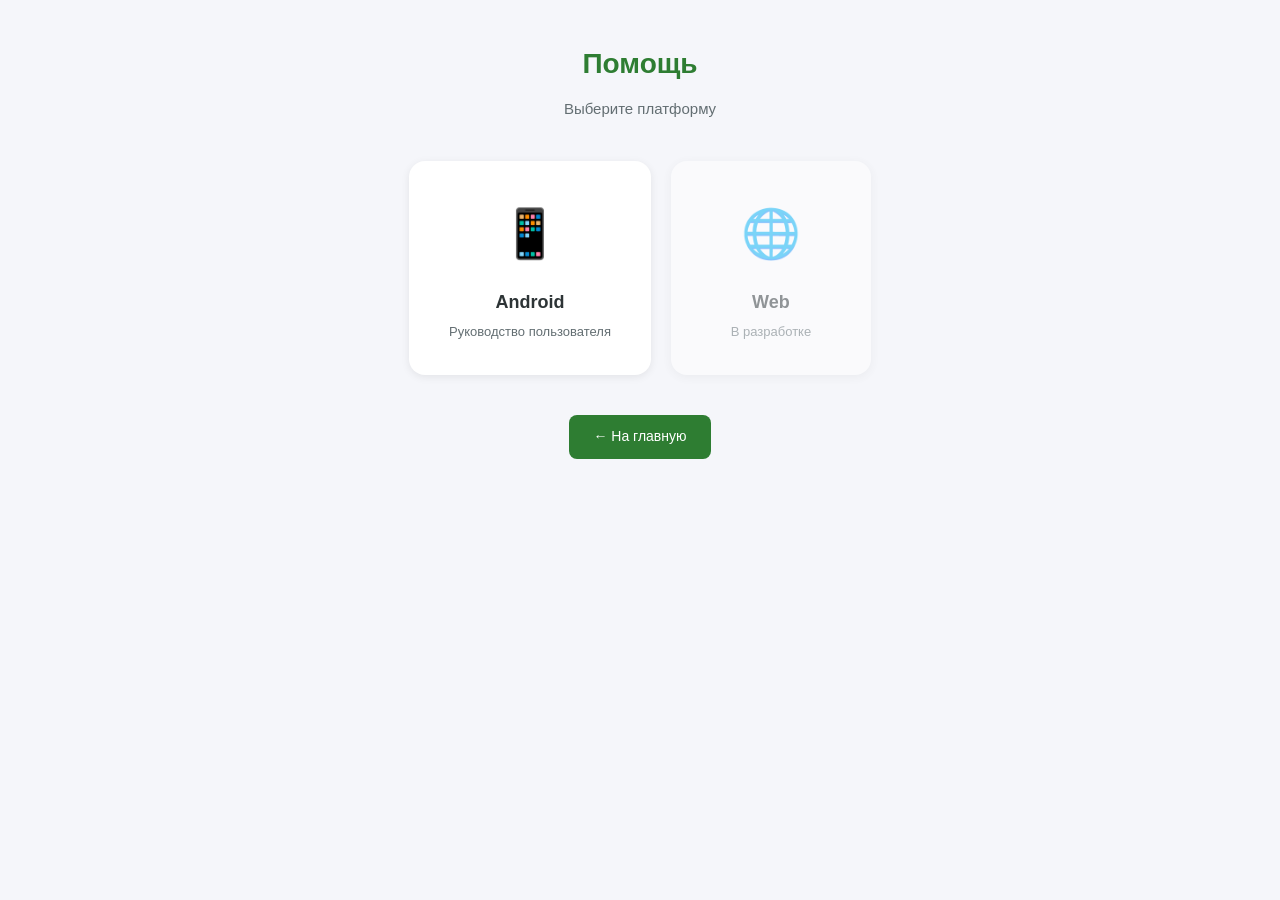
==== nginx/help/index.html @ d2b5bd95 "Add help pages: /help (platform selection), /help/android (user guide with screenshots)" ====
<!DOCTYPE html>
<html lang="ru">
<head>
    <meta charset="UTF-8">
    <meta name="viewport" content="width=device-width, initial-scale=1.0">
    <title>Помощь — Список задач</title>
    <style>
        * { margin: 0; padding: 0; box-sizing: border-box; }
        body {
            font-family: 'Inter', 'Segoe UI', Roboto, -apple-system, BlinkMacSystemFont, sans-serif;
            background: #f5f6fa;
            color: #2d3436;
            line-height: 1.7;
        }
        .container {
            max-width: 720px;
            margin: 0 auto;
            padding: 40px 24px 80px;
            text-align: center;
        }
        h1 {
            font-size: 28px;
            font-weight: 700;
            margin-bottom: 8px;
            color: #2e7d32;
        }
        .subtitle {
            color: #636e72;
            font-size: 15px;
            margin-bottom: 40px;
        }
        .platforms {
            display: flex;
            gap: 20px;
            justify-content: center;
            flex-wrap: wrap;
        }
        .platform-card {
            display: flex;
            flex-direction: column;
            align-items: center;
            padding: 32px 40px;
            background: #fff;
            border-radius: 16px;
            box-shadow: 0 2px 8px rgba(0,0,0,0.08);
            text-decoration: none;
            color: #2d3436;
            transition: transform 0.2s, box-shadow 0.2s;
            min-width: 200px;
        }
        .platform-card:hover {
            transform: translateY(-4px);
            box-shadow: 0 4px 16px rgba(0,0,0,0.12);
            text-decoration: none;
        }
        .platform-card .icon {
            font-size: 48px;
            margin-bottom: 12px;
        }
        .platform-card .name {
            font-size: 18px;
            font-weight: 600;
            margin-bottom: 4px;
        }
        .platform-card .status {
            font-size: 13px;
            color: #636e72;
        }
        .platform-card.disabled {
            opacity: 0.5;
            pointer-events: none;
        }
        .back {
            display: inline-block;
            margin-top: 40px;
            padding: 10px 24px;
            background: #2e7d32;
            color: #fff;
            border-radius: 8px;
            font-size: 14px;
            font-weight: 500;
            text-decoration: none;
        }
        .back:hover { background: #1b5e20; }
    </style>
</head>
<body>
<div class="container">
    <h1>Помощь</h1>
    <p class="subtitle">Выберите платформу</p>

    <div class="platforms">
        <a href="/help/android" class="platform-card">
            <span class="icon">📱</span>
            <span class="name">Android</span>
            <span class="status">Руководство пользователя</span>
        </a>
        <div class="platform-card disabled">
            <span class="icon">🌐</span>
            <span class="name">Web</span>
            <span class="status">В разработке</span>
        </div>
    </div>

    <a class="back" href="https://todo.keepware.ru">← На главную</a>
</div>
</body>
</html>
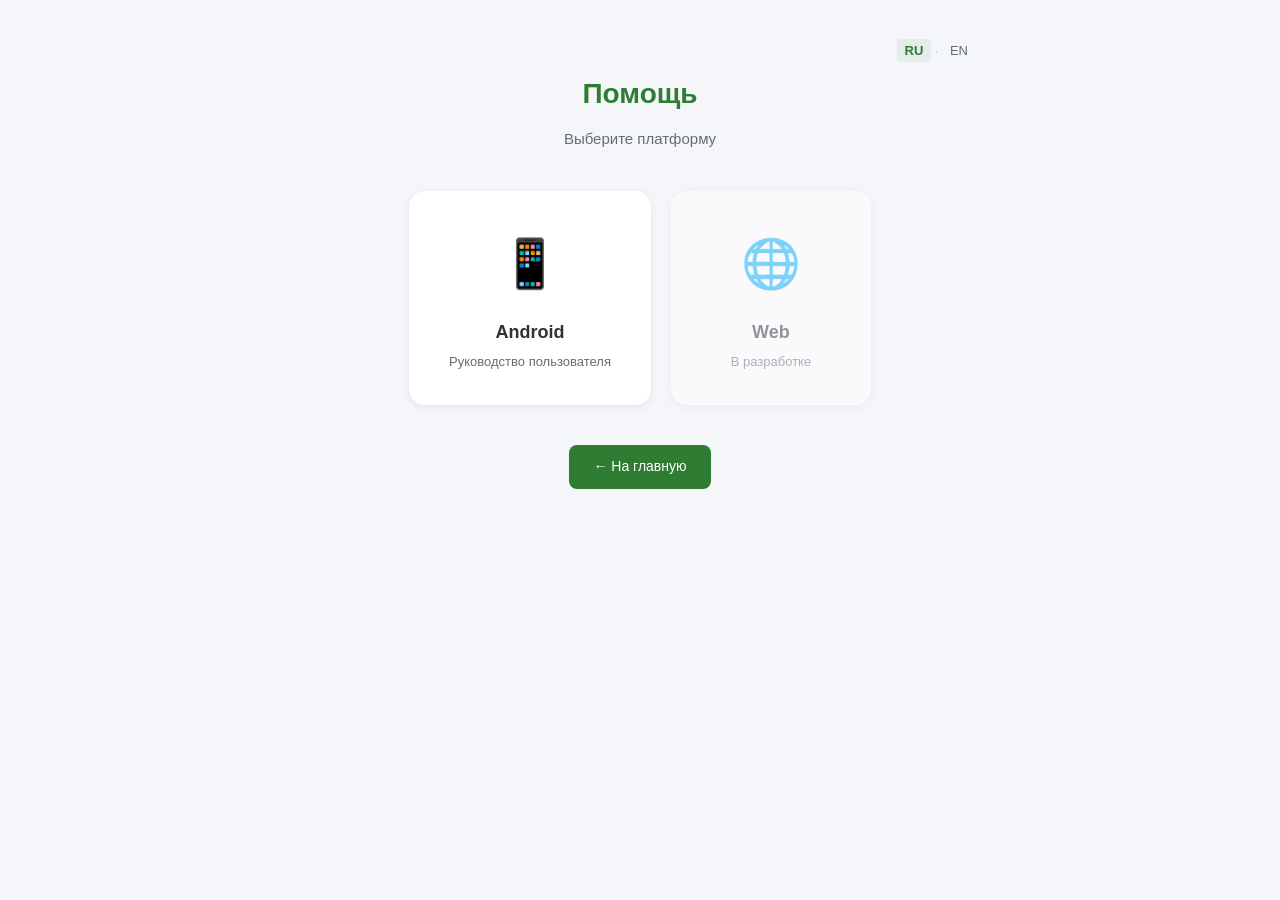
==== commit 9aad2d38: "Merge master into feature/server-utc-date-serialization" ====
--- a/nginx/help/index.html
+++ b/nginx/help/index.html
@@ -17,6 +17,26 @@
             margin: 0 auto;
             padding: 40px 24px 80px;
             text-align: center;
+        }
+        .lang-switcher {
+            text-align: right;
+            font-size: 13px;
+            margin-bottom: 8px;
+        }
+        .lang-switcher a {
+            color: #636e72;
+            padding: 4px 8px;
+            border-radius: 4px;
+            text-decoration: none;
+        }
+        .lang-switcher a.active {
+            color: #2e7d32;
+            font-weight: 600;
+            background: rgba(46, 125, 50, 0.08);
+        }
+        .lang-switcher span {
+            color: #b2bec3;
+            font-size: 12px;
         }
         h1 {
             font-size: 28px;
@@ -86,6 +106,12 @@
 </head>
 <body>
 <div class="container">
+    <div class="lang-switcher">
+        <a href="/help" class="active">RU</a>
+        <span>·</span>
+        <a href="/help/en">EN</a>
+    </div>
+
     <h1>Помощь</h1>
     <p class="subtitle">Выберите платформу</p>
 
